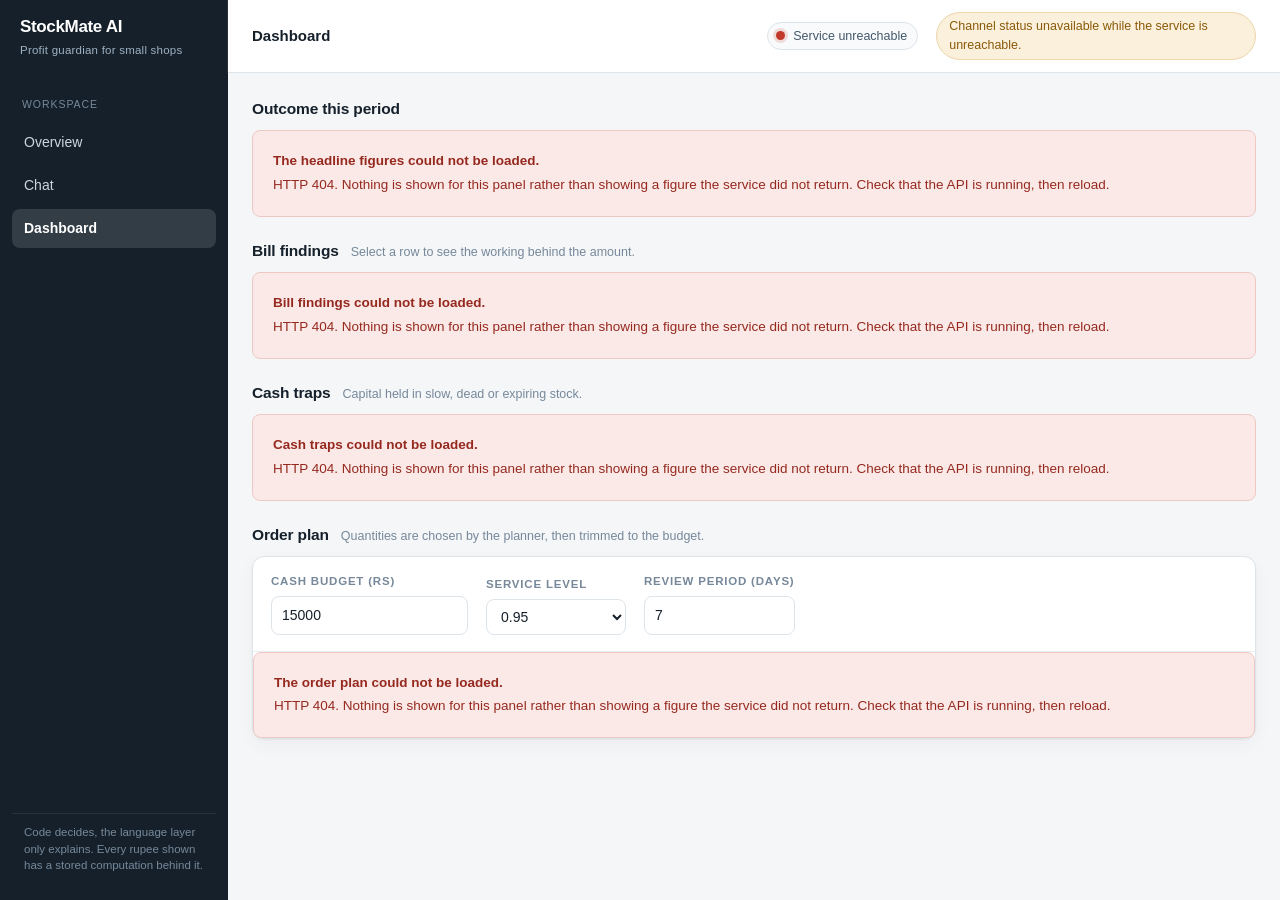
==== ui/dashboard.html @ 325e2b3a "Domain core: exact money, bill model, rupee guardrail Money is an integer count of paise with explic" ====
<!DOCTYPE html>
<html lang="en">
<head>
<meta charset="utf-8">
<meta name="viewport" content="width=device-width, initial-scale=1">
<title>StockMate AI &middot; Dashboard</title>
<link rel="stylesheet" href="/ui/static/app.css">
</head>
<body>
<div class="app">

  <div class="brand">
    <span class="name">StockMate AI</span>
    <span class="tag">Profit guardian for small shops</span>
  </div>

  <header class="head">
    <span class="title">Dashboard</span>
    <span class="spacer"></span>
    <span class="health"><span class="dot" id="health-dot"></span><span id="health-text">Checking service&hellip;</span></span>
    <span class="channel-note" id="channel-note">Channel status unavailable</span>
  </header>

  <nav class="nav">
    <span class="group">Workspace</span>
    <a href="/ui/index.html">Overview</a>
    <a href="/ui/chat.html">Chat</a>
    <a href="/ui/dashboard.html" class="active">Dashboard</a>
    <span class="nav-foot">Code decides, the language layer only explains. Every rupee shown has a stored computation behind it.</span>
  </nav>

  <main class="main">
    <div class="wrap">

      <section class="section">
        <div class="section-head">
          <h2>Outcome this period</h2>
          <span class="hint" id="as-of"></span>
        </div>
        <div id="stats"><div class="card loading">Loading headline figures&hellip;</div></div>
      </section>

      <section class="section">
        <div class="section-head">
          <h2>Bill findings</h2>
          <span class="hint">Select a row to see the working behind the amount.</span>
        </div>
        <div id="bill-findings"><div class="card loading">Loading findings&hellip;</div></div>
      </section>

      <section class="section">
        <div class="section-head">
          <h2>Cash traps</h2>
          <span class="hint">Capital held in slow, dead or expiring stock.</span>
        </div>
        <div id="trap-totals"></div>
        <div id="cash-traps"><div class="card loading">Loading cash traps&hellip;</div></div>
      </section>

      <section class="section">
        <div class="section-head">
          <h2>Order plan</h2>
          <span class="hint">Quantities are chosen by the planner, then trimmed to the budget.</span>
        </div>
        <div class="card">
          <div class="planner-controls">
            <div class="field">
              <label for="budget">Cash budget (Rs)</label>
              <input id="budget" type="number" min="0" step="100" value="15000">
            </div>
            <div class="field">
              <label for="service">Service level</label>
              <select id="service">
                <option value="0.90">0.90</option>
                <option value="0.95" selected>0.95</option>
                <option value="0.99">0.99</option>
              </select>
            </div>
            <div class="field">
              <label for="review">Review period (days)</label>
              <input id="review" type="number" min="1" max="60" step="1" value="7">
            </div>
          </div>
          <div id="plan"><div class="loading">Loading plan&hellip;</div></div>
        </div>
      </section>

    </div>
  </main>

</div>
<script src="/ui/static/dashboard.js"></script>
</body>
</html>
---- ui/static/app.css ----
/* StockMate AI web client - single stylesheet, no external resources. */

:root {
  --ink:        #15202b;
  --ink-soft:   #44586b;
  --ink-faint:  #76889a;
  --line:       #dde4ea;
  --line-soft:  #eaeff3;
  --page:       #f4f6f8;
  --surface:    #ffffff;
  --surface-2:  #f8fafb;

  --accent:       #15616d;
  --accent-soft:  #e4f0f1;
  --accent-line:  #bcd8db;

  --good:       #1c6b4b;
  --good-soft:  #e3f1ea;
  --good-line:  #bcdccb;

  --warn:       #8a5a09;
  --warn-soft:  #fbf0dc;
  --warn-line:  #ecd6ab;

  --mute:       #5a6673;
  --mute-soft:  #edf0f2;
  --mute-line:  #d9e0e5;

  --bad:        #96291f;
  --bad-soft:   #fae9e7;
  --bad-line:   #eec9c4;

  --radius:     12px;
  --radius-sm:  8px;
  --shadow:     0 1px 2px rgba(21, 32, 43, .05), 0 6px 18px rgba(21, 32, 43, .04);

  --font: -apple-system, BlinkMacSystemFont, "Segoe UI", Roboto, "Helvetica Neue",
          Arial, "Noto Sans", sans-serif;
  --mono: ui-monospace, SFMono-Regular, "SF Mono", Consolas, "Liberation Mono",
          Menlo, monospace;
}

* { box-sizing: border-box; }

html, body { height: 100%; }

body {
  margin: 0;
  font-family: var(--font);
  font-size: 15px;
  line-height: 1.5;
  color: var(--ink);
  background: var(--page);
  -webkit-font-smoothing: antialiased;
}

h1, h2, h3, h4 { margin: 0; font-weight: 600; letter-spacing: -.01em; }

a { color: var(--accent); }

/* ------------------------------------------------------------------ shell */

.app {
  display: grid;
  grid-template-columns: 228px 1fr;
  grid-template-rows: auto 1fr;
  grid-template-areas: "brand head" "nav main";
  min-height: 100vh;
}

.brand {
  grid-area: brand;
  display: flex;
  flex-direction: column;
  justify-content: center;
  gap: 2px;
  padding: 14px 20px;
  background: var(--ink);
  color: #fff;
  border-right: 1px solid rgba(255, 255, 255, .08);
}

.brand .name { font-size: 17px; font-weight: 600; letter-spacing: -.02em; }
.brand .tag { font-size: 11.5px; color: #9fb2c2; letter-spacing: .02em; }

.head {
  grid-area: head;
  display: flex;
  align-items: center;
  gap: 18px;
  flex-wrap: wrap;
  padding: 12px 24px;
  background: var(--surface);
  border-bottom: 1px solid var(--line);
}

.head .title { font-size: 15px; font-weight: 600; }
.head .spacer { flex: 1 1 auto; }

.health {
  display: inline-flex;
  align-items: center;
  gap: 8px;
  font-size: 12.5px;
  color: var(--ink-soft);
  padding: 4px 10px 4px 8px;
  border: 1px solid var(--line);
  border-radius: 999px;
  background: var(--surface-2);
  white-space: nowrap;
}

.dot {
  width: 9px;
  height: 9px;
  border-radius: 50%;
  background: var(--ink-faint);
  flex: 0 0 auto;
}
.dot.live { background: #2f9e6b; box-shadow: 0 0 0 3px rgba(47, 158, 107, .18); }
.dot.down { background: #c0392b; box-shadow: 0 0 0 3px rgba(192, 57, 43, .16); }

.channel-note {
  font-size: 12.5px;
  color: var(--warn);
  background: var(--warn-soft);
  border: 1px solid var(--warn-line);
  border-radius: 999px;
  padding: 4px 12px;
  max-width: 46ch;
}

.nav {
  grid-area: nav;
  background: var(--ink);
  padding: 16px 12px;
  display: flex;
  flex-direction: column;
  gap: 4px;
}

.nav .group {
  font-size: 10.5px;
  text-transform: uppercase;
  letter-spacing: .09em;
  color: #76899a;
  padding: 8px 10px 6px;
}

.nav a {
  display: block;
  padding: 9px 12px;
  border-radius: var(--radius-sm);
  color: #c9d6e0;
  text-decoration: none;
  font-size: 14px;
}
.nav a:hover { background: rgba(255, 255, 255, .07); color: #fff; }
.nav a.active { background: rgba(255, 255, 255, .13); color: #fff; font-weight: 600; }
.nav .nav-foot {
  margin-top: auto;
  padding: 10px 12px;
  font-size: 11.5px;
  line-height: 1.45;
  color: #76899a;
  border-top: 1px solid rgba(255, 255, 255, .08);
}

.main {
  grid-area: main;
  padding: 24px;
  min-width: 0;
}

.wrap { max-width: 1120px; margin: 0 auto; }

/* ------------------------------------------------------------------ bits */

.card {
  background: var(--surface);
  border: 1px solid var(--line);
  border-radius: var(--radius);
  box-shadow: var(--shadow);
}

.section { margin-bottom: 22px; }

.section-head {
  display: flex;
  align-items: baseline;
  gap: 12px;
  flex-wrap: wrap;
  margin-bottom: 10px;
}
.section-head h2 { font-size: 15.5px; }
.section-head .hint { font-size: 12.5px; color: var(--ink-faint); }

.lede { color: var(--ink-soft); font-size: 14px; max-width: 72ch; }

.pill {
  display: inline-block;
  font-size: 11px;
  font-weight: 600;
  letter-spacing: .04em;
  text-transform: uppercase;
  padding: 3px 9px;
  border-radius: 999px;
  border: 1px solid var(--mute-line);
  background: var(--mute-soft);
  color: var(--mute);
  white-space: nowrap;
}
.pill.high   { background: var(--bad-soft);  border-color: var(--bad-line);  color: var(--bad); }
.pill.medium { background: var(--warn-soft); border-color: var(--warn-line); color: var(--warn); }
.pill.low,
.pill.info   { background: var(--accent-soft); border-color: var(--accent-line); color: var(--accent); }
.pill.buy      { background: var(--good-soft); border-color: var(--good-line); color: var(--good); }
.pill.buy_less { background: var(--warn-soft); border-color: var(--warn-line); color: var(--warn); }
.pill.dont_buy { background: var(--mute-soft); border-color: var(--mute-line); color: var(--mute); }

.money {
  font-variant-numeric: tabular-nums;
  font-weight: 600;
  letter-spacing: -.01em;
}

.empty, .error {
  padding: 20px;
  border-radius: var(--radius-sm);
  font-size: 13.5px;
  line-height: 1.55;
}
.empty {
  color: var(--ink-soft);
  background: var(--surface-2);
  border: 1px dashed var(--line);
}
.error {
  color: var(--bad);
  background: var(--bad-soft);
  border: 1px solid var(--bad-line);
}
.error strong { display: block; margin-bottom: 3px; }

.loading { padding: 20px; color: var(--ink-faint); font-size: 13.5px; }

/* ------------------------------------------------------------- landing */

.hero { padding: 30px 32px; margin-bottom: 22px; }
.hero h1 { font-size: 26px; margin-bottom: 8px; }
.hero .rule { font-size: 13px; color: var(--accent); margin-top: 14px; font-weight: 600; }

.buckets {
  display: grid;
  grid-template-columns: repeat(3, minmax(0, 1fr));
  gap: 16px;
  margin-bottom: 22px;
}

.bucket { padding: 18px 20px; }
.bucket h3 { font-size: 13px; text-transform: uppercase; letter-spacing: .07em; color: var(--ink-faint); }
.bucket p { margin: 8px 0 0; font-size: 13.5px; color: var(--ink-soft); }

.entry-grid { display: grid; grid-template-columns: repeat(2, minmax(0, 1fr)); gap: 16px; }

.entry {
  display: block;
  padding: 20px 22px;
  text-decoration: none;
  color: inherit;
}
.entry:hover { border-color: var(--accent-line); }
.entry h3 { font-size: 16px; color: var(--accent); }
.entry p { margin: 6px 0 0; font-size: 13.5px; color: var(--ink-soft); }

.facts {
  display: flex;
  gap: 28px;
  flex-wrap: wrap;
  padding: 16px 22px;
  margin-top: 16px;
}
.facts div { font-size: 12.5px; color: var(--ink-faint); }
.facts b { display: block; font-size: 19px; color: var(--ink); font-variant-numeric: tabular-nums; }

/* ------------------------------------------------------------ dashboard */

.stats {
  display: grid;
  grid-template-columns: repeat(3, minmax(0, 1fr));
  gap: 16px;
}

.stat { padding: 18px 20px; border-top: 3px solid var(--line); }
.stat.found     { border-top-color: var(--accent); }
.stat.released  { border-top-color: var(--good); }
.stat.protected { border-top-color: var(--warn); }

.stat .label {
  font-size: 11.5px;
  text-transform: uppercase;
  letter-spacing: .09em;
  color: var(--ink-faint);
  font-weight: 600;
}
.stat .value {
  font-size: 30px;
  margin: 6px 0 2px;
  font-variant-numeric: tabular-nums;
  font-weight: 600;
  letter-spacing: -.02em;
}
.stat.found .value     { color: var(--accent); }
.stat.released .value  { color: var(--good); }
.stat.protected .value { color: var(--warn); }
.stat .note { font-size: 12.5px; color: var(--ink-soft); }

/* findings list */

.finding-list { overflow: hidden; }

.finding {
  border-bottom: 1px solid var(--line-soft);
}
.finding:last-child { border-bottom: 0; }

.finding-row {
  display: grid;
  grid-template-columns: 24px 1fr auto auto;
  gap: 14px;
  align-items: start;
  width: 100%;
  padding: 14px 18px;
  background: none;
  border: 0;
  font: inherit;
  color: inherit;
  text-align: left;
  cursor: pointer;
}
.finding-row:hover { background: var(--surface-2); }

.caret {
  width: 20px; height: 20px;
  border: 1px solid var(--line);
  border-radius: 5px;
  color: var(--ink-faint);
  font-size: 12px;
  line-height: 18px;
  text-align: center;
  background: var(--surface);
  margin-top: 1px;
}
.finding[open] .caret, .finding.open .caret {
  background: var(--accent);
  border-color: var(--accent);
  color: #fff;
}

.finding .ftitle { font-weight: 600; font-size: 14.5px; }
.finding .ftext { font-size: 13.5px; color: var(--ink-soft); margin-top: 2px; }
.finding .famount { font-size: 16px; white-space: nowrap; }
.finding .famount.found     { color: var(--accent); }
.finding .famount.released  { color: var(--good); }
.finding .famount.protected { color: var(--warn); }
.finding .famount.none { color: var(--ink-faint); font-weight: 500; font-size: 13px; }

.working {
  display: none;
  padding: 0 18px 16px 56px;
}
.finding.open .working { display: block; }

.working h4 {
  font-size: 11px;
  text-transform: uppercase;
  letter-spacing: .08em;
  color: var(--ink-faint);
  margin-bottom: 6px;
}
.working .line {
  font-family: var(--mono);
  font-size: 12.5px;
  line-height: 1.6;
  color: var(--ink);
  background: var(--accent-soft);
  border: 1px solid var(--accent-line);
  border-radius: var(--radius-sm);
  padding: 10px 12px;
  white-space: pre-wrap;
  word-break: break-word;
}
.working .meta {
  margin-top: 8px;
  font-size: 12px;
  color: var(--ink-faint);
  display: flex;
  gap: 18px;
  flex-wrap: wrap;
}
.working .meta code { font-family: var(--mono); font-size: 11.5px; }
.working .unavailable {
  font-size: 12.5px;
  color: var(--ink-soft);
  background: var(--surface-2);
  border: 1px dashed var(--line);
  border-radius: var(--radius-sm);
  padding: 10px 12px;
}

/* planner */

.planner-controls {
  display: flex;
  gap: 18px;
  flex-wrap: wrap;
  align-items: flex-end;
  padding: 16px 18px;
  border-bottom: 1px solid var(--line-soft);
}

.field { display: flex; flex-direction: column; gap: 5px; }
.field label {
  font-size: 11.5px;
  text-transform: uppercase;
  letter-spacing: .07em;
  color: var(--ink-faint);
  font-weight: 600;
}
.field input, .field select {
  font: inherit;
  font-size: 14px;
  padding: 8px 10px;
  min-width: 140px;
  color: var(--ink);
  background: var(--surface);
  border: 1px solid var(--line);
  border-radius: var(--radius-sm);
}
.field input:focus, .field select:focus {
  outline: 2px solid var(--accent-line);
  outline-offset: 1px;
  border-color: var(--accent);
}

.budget-bar {
  display: flex;
  gap: 26px;
  flex-wrap: wrap;
  padding: 14px 18px;
  background: var(--surface-2);
  border-bottom: 1px solid var(--line-soft);
}
.budget-bar div { font-size: 11.5px; color: var(--ink-faint); text-transform: uppercase; letter-spacing: .07em; }
.budget-bar b {
  display: block;
  font-size: 18px;
  color: var(--ink);
  text-transform: none;
  letter-spacing: -.01em;
  font-variant-numeric: tabular-nums;
}
.budget-bar .cut b { color: var(--warn); }

.plan-note { padding: 12px 18px; font-size: 13px; color: var(--ink-soft); border-bottom: 1px solid var(--line-soft); }

.table-scroll { overflow-x: auto; }

table.plan { width: 100%; border-collapse: collapse; font-size: 13.5px; }
table.plan th {
  text-align: left;
  font-size: 11px;
  text-transform: uppercase;
  letter-spacing: .07em;
  color: var(--ink-faint);
  padding: 10px 14px;
  border-bottom: 1px solid var(--line);
  white-space: nowrap;
  background: var(--surface-2);
}
table.plan td {
  padding: 12px 14px;
  border-bottom: 1px solid var(--line-soft);
  vertical-align: top;
}
table.plan tr:last-child td { border-bottom: 0; }
table.plan td.num { text-align: right; font-variant-numeric: tabular-nums; white-space: nowrap; }
table.plan td.reason { color: var(--ink-soft); min-width: 260px; }
table.plan .sku { font-size: 11.5px; color: var(--ink-faint); font-family: var(--mono); }

/* ------------------------------------------------------------------ chat */

.chat-layout {
  display: grid;
  grid-template-columns: minmax(0, 420px) minmax(0, 1fr);
  gap: 22px;
  align-items: start;
}

.banner {
  display: flex;
  gap: 12px;
  align-items: flex-start;
  padding: 14px 16px;
  margin-bottom: 16px;
  border-radius: var(--radius);
  background: var(--warn-soft);
  border: 1px solid var(--warn-line);
  color: #5d3d06;
  font-size: 13.5px;
  line-height: 1.5;
}
.banner .tagword {
  font-size: 10.5px;
  font-weight: 700;
  letter-spacing: .08em;
  text-transform: uppercase;
  background: var(--warn);
  color: #fff;
  border-radius: 5px;
  padding: 3px 7px;
  white-space: nowrap;
  margin-top: 1px;
}

.phone {
  display: flex;
  flex-direction: column;
  height: 600px;
  max-height: calc(100vh - 230px);
  overflow: hidden;
}

.phone-head {
  display: flex;
  align-items: center;
  gap: 10px;
  padding: 12px 16px;
  background: var(--ink);
  color: #fff;
}
.phone-head .who { font-size: 14px; font-weight: 600; }
.phone-head .sub { font-size: 11.5px; color: #9fb2c2; }

.stream {
  flex: 1 1 auto;
  overflow-y: auto;
  padding: 16px;
  background: var(--surface-2);
  display: flex;
  flex-direction: column;
  gap: 10px;
}

.msg { max-width: 82%; display: flex; flex-direction: column; gap: 3px; }
.msg.them { align-self: flex-start; }
.msg.me   { align-self: flex-end; align-items: flex-end; }

.bubble {
  padding: 9px 13px;
  border-radius: 14px;
  font-size: 14px;
  line-height: 1.5;
  white-space: pre-wrap;
  word-break: break-word;
}
.msg.them .bubble {
  background: var(--surface);
  border: 1px solid var(--line);
  border-bottom-left-radius: 4px;
}
.msg.me .bubble {
  background: var(--accent);
  color: #fff;
  border-bottom-right-radius: 4px;
}
.msg.sys .bubble {
  background: var(--mute-soft);
  border: 1px dashed var(--mute-line);
  color: var(--mute);
  font-size: 13px;
}
.msg.fail .bubble {
  background: var(--bad-soft);
  border: 1px solid var(--bad-line);
  color: var(--bad);
}
.msg .time { font-size: 10.5px; color: var(--ink-faint); padding: 0 4px; }

.typing { display: flex; gap: 4px; align-items: center; padding: 11px 14px; }
.typing span {
  width: 6px; height: 6px; border-radius: 50%;
  background: var(--ink-faint);
  animation: blink 1.2s infinite ease-in-out;
}
.typing span:nth-child(2) { animation-delay: .18s; }
.typing span:nth-child(3) { animation-delay: .36s; }
@keyframes blink {
  0%, 80%, 100% { opacity: .25; transform: translateY(0); }
  40%           { opacity: 1;   transform: translateY(-2px); }
}

.chips {
  display: flex;
  gap: 8px;
  flex-wrap: wrap;
  padding: 12px 14px;
  border-top: 1px solid var(--line);
  background: var(--surface);
}
.chip {
  font: inherit;
  font-size: 12.5px;
  padding: 6px 12px;
  border-radius: 999px;
  border: 1px solid var(--accent-line);
  background: var(--accent-soft);
  color: var(--accent);
  cursor: pointer;
}
.chip:hover { background: #d6e8ea; }
.chip[disabled] { opacity: .5; cursor: default; }

.composer {
  display: flex;
  gap: 10px;
  padding: 12px 14px;
  border-top: 1px solid var(--line);
  background: var(--surface);
}
.composer input {
  flex: 1 1 auto;
  min-width: 0;
  font: inherit;
  font-size: 14px;
  padding: 10px 13px;
  border: 1px solid var(--line);
  border-radius: 999px;
  color: var(--ink);
}
.composer input:focus { outline: 2px solid var(--accent-line); outline-offset: 1px; border-color: var(--accent); }
.composer button {
  font: inherit;
  font-size: 14px;
  font-weight: 600;
  padding: 10px 20px;
  border: 0;
  border-radius: 999px;
  background: var(--accent);
  color: #fff;
  cursor: pointer;
}
.composer button:hover { background: #124e58; }
.composer button[disabled] { background: var(--ink-faint); cursor: default; }

.side .card { padding: 18px 20px; margin-bottom: 16px; }
.side h3 { font-size: 14px; margin-bottom: 8px; }
.side p { margin: 0 0 10px; font-size: 13.5px; color: var(--ink-soft); }
.side ul { margin: 0; padding-left: 18px; font-size: 13.5px; color: var(--ink-soft); }
.side li { margin-bottom: 6px; }
.side .kv { font-size: 13px; color: var(--ink-soft); display: flex; justify-content: space-between; gap: 12px; padding: 5px 0; border-bottom: 1px solid var(--line-soft); }
.side .kv:last-child { border-bottom: 0; }
.side .kv b { color: var(--ink); font-variant-numeric: tabular-nums; }

.sr-only {
  position: absolute; width: 1px; height: 1px;
  padding: 0; margin: -1px; overflow: hidden;
  clip: rect(0, 0, 0, 0); white-space: nowrap; border: 0;
}

/* -------------------------------------------------------------- responsive */

@media (max-width: 1100px) {
  .chat-layout { grid-template-columns: minmax(0, 1fr); }
  .phone { max-height: none; }
}

@media (max-width: 860px) {
  .app {
    grid-template-columns: minmax(0, 1fr);
    grid-template-areas: "brand" "head" "nav" "main";
  }
  .brand { border-right: 0; }
  .nav { flex-direction: row; overflow-x: auto; padding: 8px 12px; gap: 6px; }
  .nav .group, .nav .nav-foot { display: none; }
  .nav a { white-space: nowrap; }
  .main { padding: 16px; }
  .stats, .buckets, .entry-grid { grid-template-columns: minmax(0, 1fr); }
  .head { padding: 10px 16px; gap: 10px; }
  .channel-note { max-width: none; }
  .finding-row { grid-template-columns: 22px 1fr; row-gap: 8px; }
  .finding .famount, .finding .pill { grid-column: 2; justify-self: start; }
  .working { padding-left: 18px; }
  .stat .value { font-size: 26px; }
  .msg { max-width: 92%; }
}
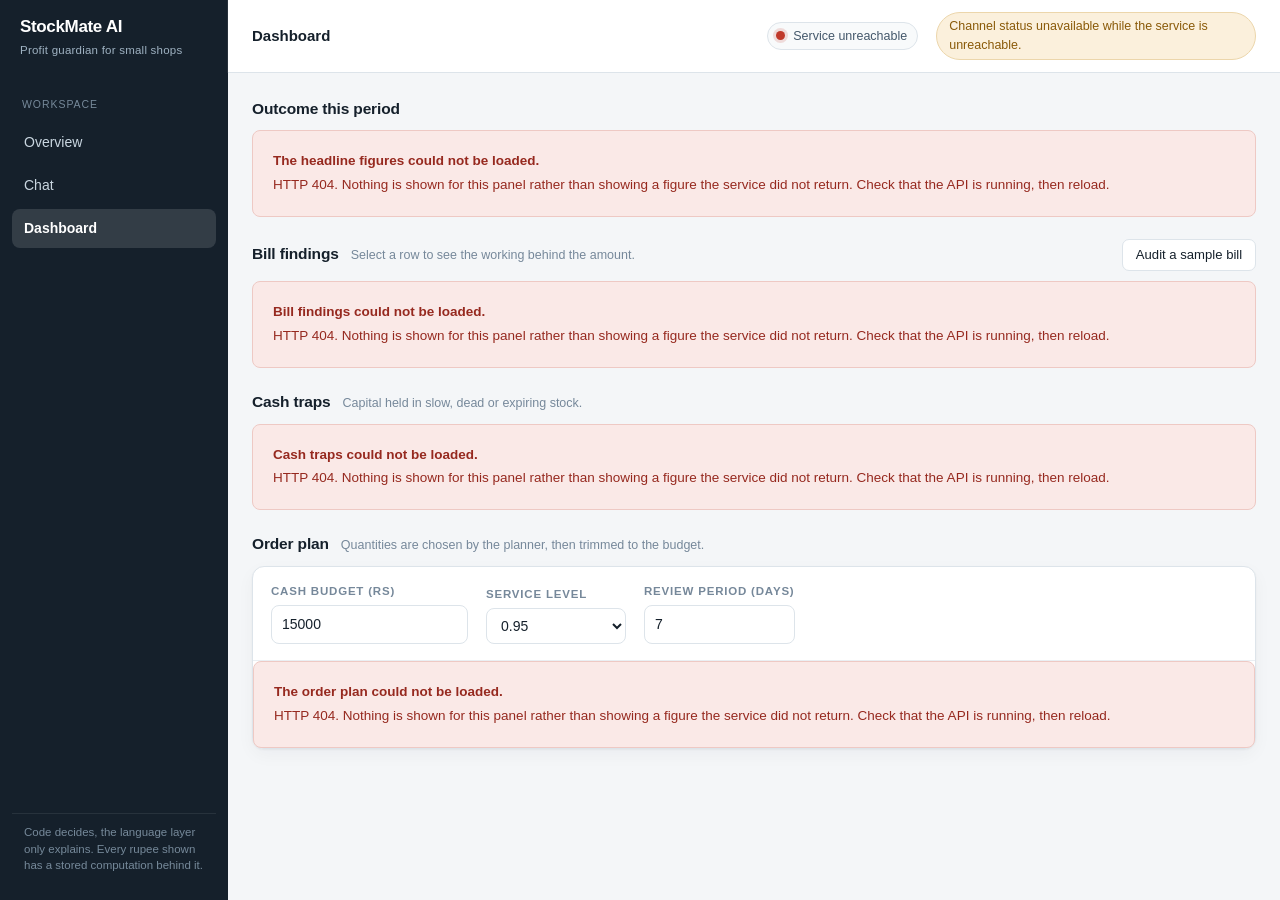
==== commit 91636314: "Web client, and a sample-bill audit for demonstrations The dashboard can now run a prepared supplier" ====
--- a/ui/dashboard.html
+++ b/ui/dashboard.html
@@ -44,7 +44,9 @@
         <div class="section-head">
           <h2>Bill findings</h2>
           <span class="hint">Select a row to see the working behind the amount.</span>
+          <button id="audit-sample" class="btn" type="button">Audit a sample bill</button>
         </div>
+        <div id="sample-note" class="hint" hidden></div>
         <div id="bill-findings"><div class="card loading">Loading findings&hellip;</div></div>
       </section>
 
--- a/ui/static/app.css
+++ b/ui/static/app.css
@@ -357,8 +357,8 @@
   color: #fff;
 }
 
-.finding .ftitle { font-weight: 600; font-size: 14.5px; }
-.finding .ftext { font-size: 13.5px; color: var(--ink-soft); margin-top: 2px; }
+.finding .ftitle { display: block; font-weight: 600; font-size: 14.5px; }
+.finding .ftext { display: block; font-size: 13.5px; color: var(--ink-soft); margin-top: 2px; }
 .finding .famount { font-size: 16px; white-space: nowrap; }
 .finding .famount.found     { color: var(--accent); }
 .finding .famount.released  { color: var(--good); }
@@ -694,3 +694,20 @@
   .stat .value { font-size: 26px; }
   .msg { max-width: 92%; }
 }
+
+/* Sample-audit button in the Bill findings header. Deliberately quiet: it is a
+   demonstration aid, not a primary action, so it reads as a secondary control. */
+.section-head .btn {
+  margin-left: auto;
+  font: inherit;
+  font-size: 0.82rem;
+  padding: 0.34rem 0.8rem;
+  border: 1px solid var(--line, #d7dce3);
+  border-radius: 7px;
+  background: var(--surface, #fff);
+  color: var(--ink, #1d2733);
+  cursor: pointer;
+}
+.section-head .btn:hover:not(:disabled) { border-color: #9aa6b4; }
+.section-head .btn:disabled { opacity: 0.55; cursor: default; }
+#sample-note { display: block; margin: 0.35rem 0 0.6rem; }
